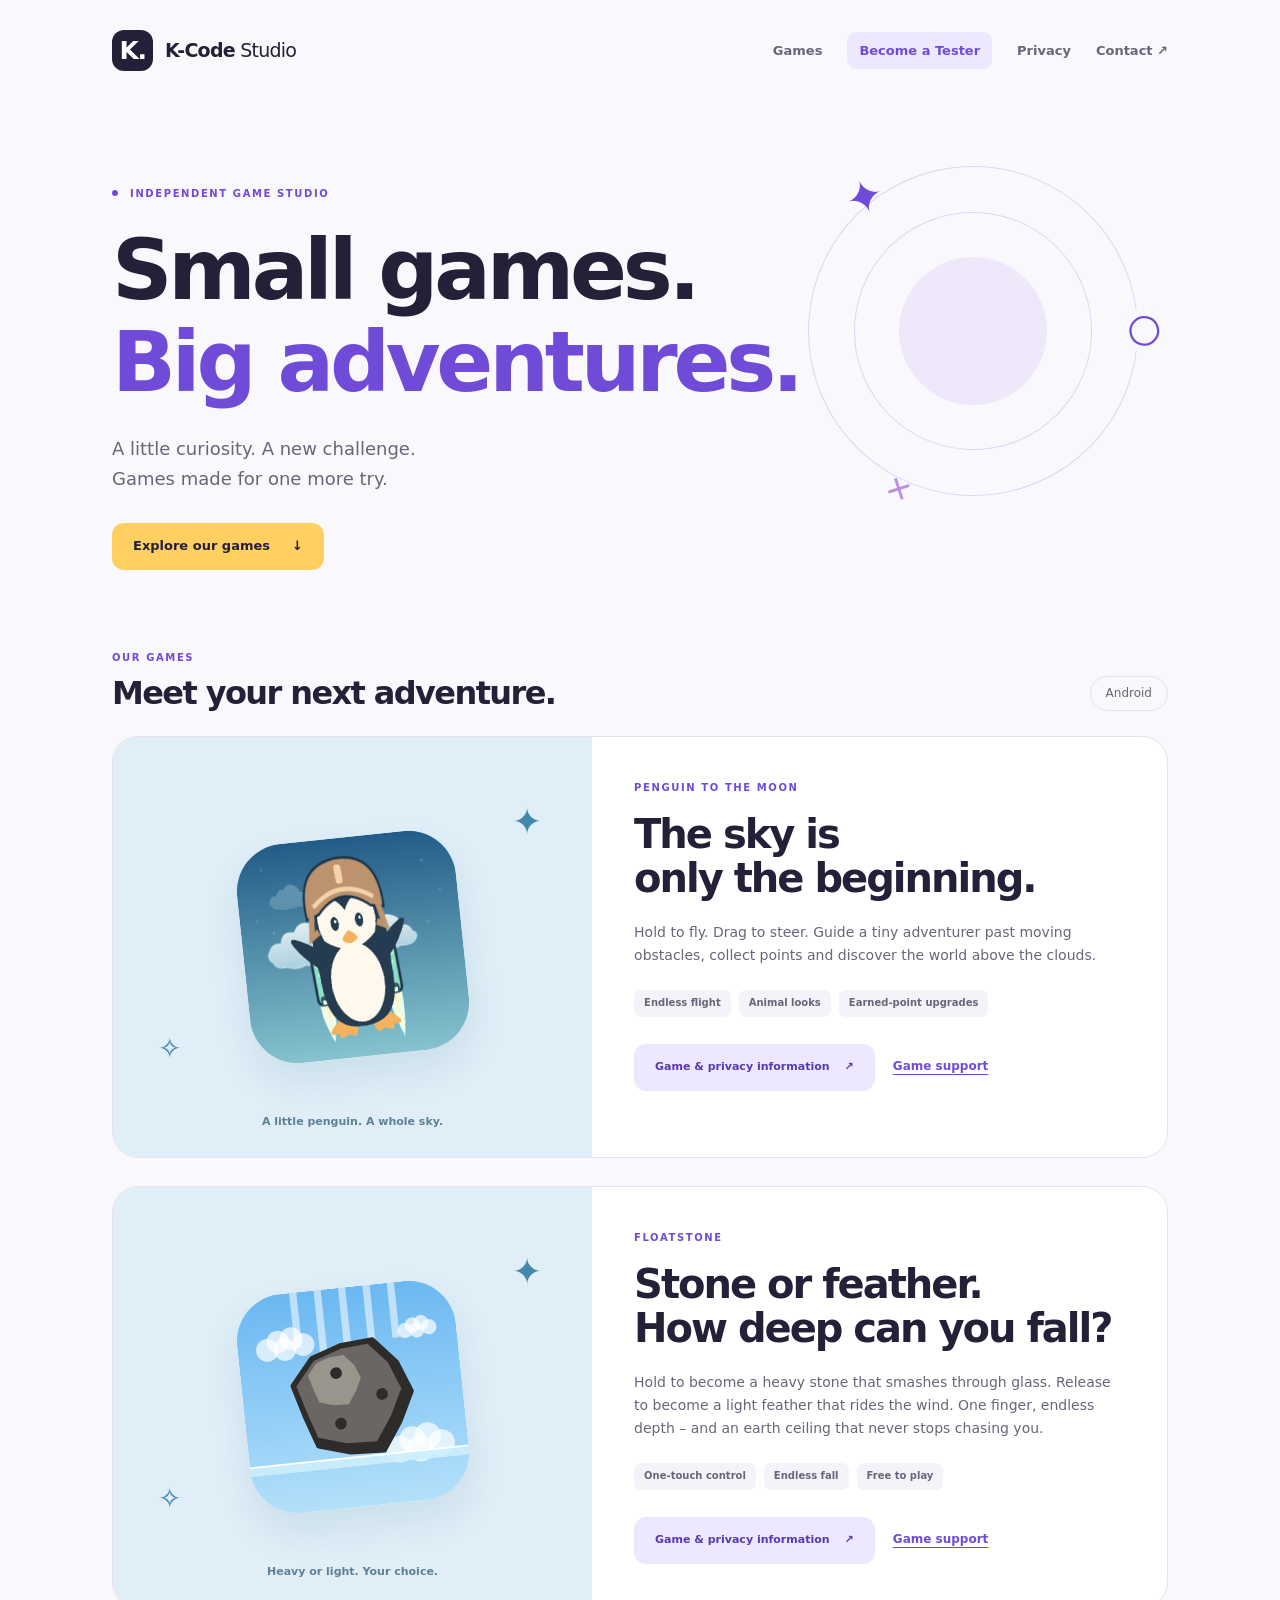
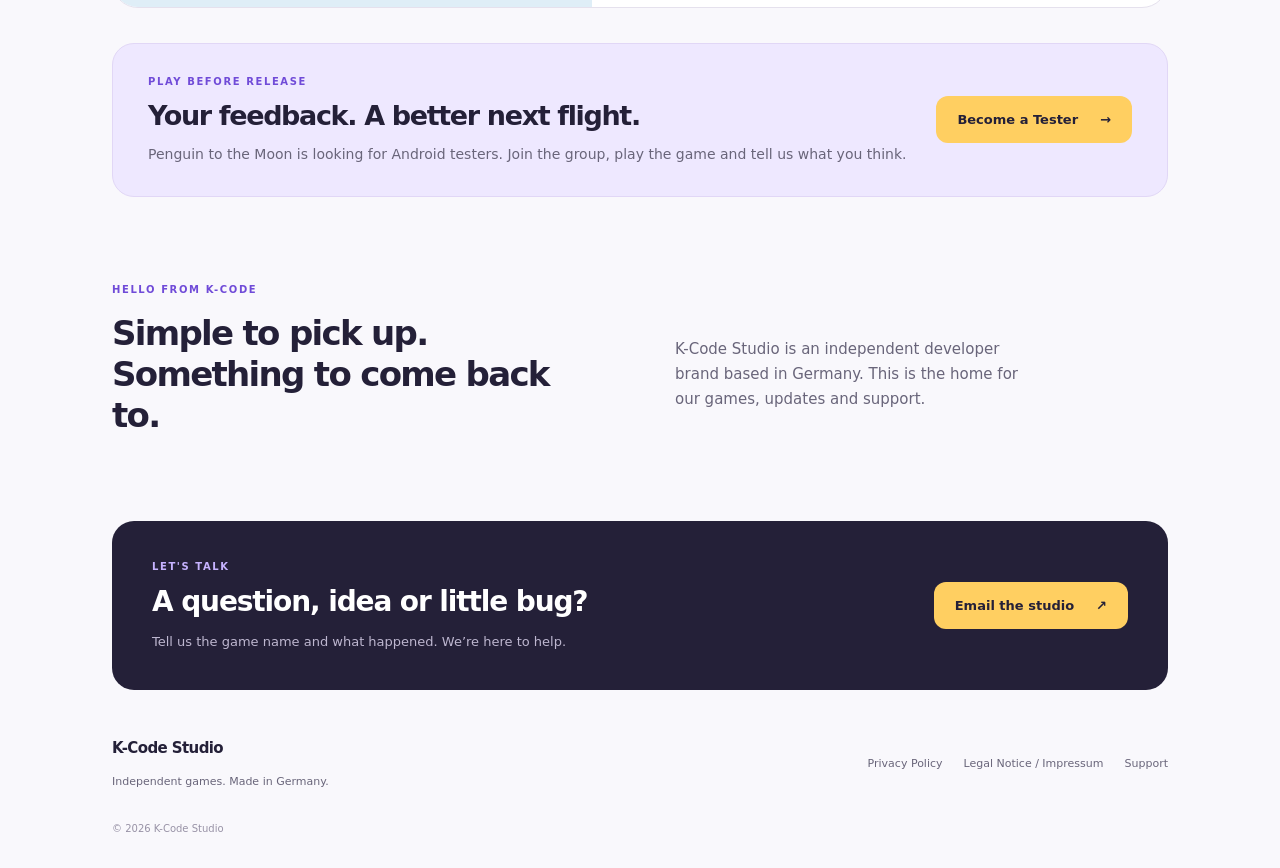
==== index.html @ ba96c5a0 "Add Floatstone to the games list" ====
<!doctype html><html lang="en"><head><meta charset="utf-8">
<meta name="viewport" content="width=device-width,initial-scale=1"><meta name="referrer" content="no-referrer">
<meta name="robots" content="noindex,follow"><meta http-equiv="Content-Security-Policy" content="default-src 'none'; img-src 'self'; style-src 'self'; base-uri 'none'; form-action 'none'">
<title>Games &amp; support · K-Code Studio</title><meta name="description" content="Independent Android games from K-Code Studio. Explore our games, contact support and read our privacy policy.">
<link rel="stylesheet" href="studio.css"><link rel="icon" href="penguin.png"><link rel="stylesheet" href="testers.css"></head><body>
<a class="skip" href="#main">Skip to content</a><header class="site-header"><a class="brand" href="./" aria-label="K-Code Studio home"><span class="brand-mark" aria-hidden="true">K.</span><span>K-Code<span class="brand-light"> Studio</span></span></a>
<nav aria-label="Main navigation"><a href="./#games">Games</a><a class="tester-nav" href="testers.html">Become a Tester</a><a href="privacy.html">Privacy</a><a href="mailto:kcodestudio.support@gmail.com">Contact <span aria-hidden="true">↗</span></a></nav></header>
<main id="main"><section class="hero"><p class="eyebrow"><span></span> INDEPENDENT GAME STUDIO</p><h1>Small games.<br><em>Big adventures.</em></h1><p class="hero-copy">A little curiosity. A new challenge.<br>Games made for one more try.</p><a class="button primary" href="#games">Explore our games <span aria-hidden="true">↓</span></a><div class="hero-orbit" aria-hidden="true"><span>✦</span><span>○</span><span>+</span></div></section>
<section id="games" class="games-section"><div class="section-heading"><div><p class="eyebrow">OUR GAMES</p><h2>Meet your next adventure.</h2></div><span class="quiet-pill">Android</span></div>
<article class="game-card"><div class="game-art"><div class="icon-frame"><img src="penguin.png" width="512" height="512" alt="The penguin adventurer from Penguin to the Moon"></div><span class="art-star star-one" aria-hidden="true">✦</span><span class="art-star star-two" aria-hidden="true">✧</span><span class="art-caption">A little penguin. A whole sky.</span></div>
<div class="game-copy"><p class="eyebrow">PENGUIN TO THE MOON</p><h3>The sky is<br>only the beginning.</h3><p>Hold to fly. Drag to steer. Guide a tiny adventurer past moving obstacles, collect points and discover the world above the clouds.</p><ul class="game-tags"><li>Endless flight</li><li>Animal looks</li><li>Earned-point upgrades</li></ul><div class="game-links"><a class="button secondary" href="privacy.html#section-2">Game &amp; privacy information <span aria-hidden="true">↗</span></a><a class="text-link" href="mailto:kcodestudio.support@gmail.com?subject=Penguin%20to%20the%20Moon">Game support</a></div></div></article>
<article class="game-card"><div class="game-art"><div class="icon-frame"><img src="floatstone/art.svg" width="512" height="512" alt="The falling stone from Floatstone"></div><span class="art-star star-one" aria-hidden="true">✦</span><span class="art-star star-two" aria-hidden="true">✧</span><span class="art-caption">Heavy or light. Your choice.</span></div>
<div class="game-copy"><p class="eyebrow">FLOATSTONE</p><h3>Stone or feather.<br>How deep can you fall?</h3><p>Hold to become a heavy stone that smashes through glass. Release to become a light feather that rides the wind. One finger, endless depth – and an earth ceiling that never stops chasing you.</p><ul class="game-tags"><li>One-touch control</li><li>Endless fall</li><li>Free to play</li></ul><div class="game-links"><a class="button secondary" href="floatstone/privacy.html">Game &amp; privacy information <span aria-hidden="true">↗</span></a><a class="text-link" href="mailto:kcodestudio.support@gmail.com?subject=Floatstone">Game support</a></div></div></article></section>
<section class="home-testing"><div><p class="eyebrow">PLAY BEFORE RELEASE</p><h2>Your feedback. A better next flight.</h2><p>Penguin to the Moon is looking for Android testers. Join the group, play the game and tell us what you think.</p></div><a class="button primary" href="testers.html">Become a Tester <span aria-hidden="true">→</span></a></section><section class="studio-note"><p class="eyebrow">HELLO FROM K-CODE</p><h2>Simple to pick up.<br>Something to come back to.</h2><p>K-Code Studio is an independent developer brand based in Germany. This is the home for our games, updates and support.</p></section>
<section class="contact-card"><div><p class="eyebrow">LET'S TALK</p><h2>A question, idea or little bug?</h2><p>Tell us the game name and what happened. We’re here to help.</p></div><a class="button primary" href="mailto:kcodestudio.support@gmail.com">Email the studio <span aria-hidden="true">↗</span></a></section></main><footer><a class="brand footer-brand" href="./">K-Code Studio</a><p>Independent games. Made in Germany.</p><nav aria-label="Legal navigation"><a href="privacy.html">Privacy Policy</a><a href="legal.html">Legal Notice / Impressum</a><a href="mailto:kcodestudio.support@gmail.com">Support</a></nav><small>© 2026 K-Code Studio</small></footer></body></html>
---- studio.css ----
:root{--ink:#242038;--muted:#69657a;--purple:#704bd8;--light-purple:#eee8ff;--paper:#f9f8fc;--line:#e5e1ed;--amber:#ffcf61}*{box-sizing:border-box}html{scroll-behavior:smooth;scroll-padding-top:30px}body{margin:0;color:var(--ink);background:var(--paper);font:16px/1.65 system-ui,-apple-system,"Segoe UI",sans-serif}a{color:var(--purple);text-underline-offset:4px}a:focus-visible{outline:3px solid var(--purple);outline-offset:5px;border-radius:3px}a:hover{color:#4b2d9c}img{max-width:100%;height:auto}.skip{position:fixed;top:-100px;left:15px;padding:10px 20px;background:white;z-index:10}.skip:focus{top:10px}.site-header,main,footer{max-width:1120px;margin:auto}.site-header{padding:30px 32px;display:flex;justify-content:space-between;align-items:center;gap:25px}.brand{display:inline-flex;align-items:center;gap:12px;text-decoration:none;color:var(--ink);font-size:19px;font-weight:800;letter-spacing:-.04em}.brand-light{font-weight:450}.brand-mark{display:inline-flex;align-items:center;justify-content:center;width:41px;height:41px;background:var(--ink);color:white;border-radius:12px;font-size:25px;letter-spacing:-.06em}.site-header nav{display:flex;gap:29px}.site-header nav a{text-decoration:none;color:var(--muted);font-size:13px;font-weight:650}.site-header nav a[aria-current]{color:var(--purple)}main{padding:0 32px}.hero{position:relative;padding:85px 0 80px;overflow:hidden}.eyebrow{font-size:10px;font-weight:800;letter-spacing:.16em;color:var(--purple);margin:0 0 21px}.hero .eyebrow span{display:inline-block;width:6px;height:6px;border-radius:50%;background:var(--purple);margin-right:7px;vertical-align:1px}h1,h2,h3{line-height:1.1;font-weight:750;letter-spacing:-.05em;margin:0}h1{font-size:clamp(48px,7vw,84px)}h1 em{font-style:normal;color:var(--purple)}.hero-copy{color:var(--muted);font-size:18px;line-height:1.65;margin:26px 0 29px}.button{display:inline-flex;align-items:center;justify-content:center;gap:22px;min-height:47px;padding:12px 21px;font-size:13px;font-weight:750;text-decoration:none;border-radius:12px}.primary{background:var(--amber);color:var(--ink)}.primary:hover{background:#ffd879;color:var(--ink)}.secondary{background:var(--light-purple);color:#5838ae}.hero-orbit{position:absolute;right:30px;top:65px;width:330px;height:330px;border:1px solid #ded5f3;border-radius:50%;transform:rotate(-18deg);pointer-events:none}.hero-orbit:before,.hero-orbit:after{content:"";position:absolute;inset:45px;border:1px solid #ded5f3;border-radius:50%}.hero-orbit:after{inset:90px;background:#eee8fa;border:0}.hero-orbit span{position:absolute;color:var(--purple);font-size:46px;line-height:1;z-index:1}.hero-orbit span:first-child{left:83px;top:-20px}.hero-orbit span:nth-child(2){right:-16px;bottom:95px;background:var(--paper);font-size:39px}.hero-orbit span:last-child{left:30px;bottom:20px;font-size:35px;color:#bb90de}.section-heading{display:flex;justify-content:space-between;align-items:end;gap:20px;margin-bottom:25px}.section-heading .eyebrow{margin-bottom:10px}h2{font-size:32px}.quiet-pill{padding:7px 15px;border:1px solid var(--line);border-radius:30px;font-size:12px;color:var(--muted)}.game-card{display:grid;grid-template-columns:1fr 1.2fr;border:1px solid var(--line);background:white;border-radius:26px;overflow:hidden}.game-art{position:relative;display:flex;align-items:center;justify-content:center;min-height:420px;background:#dfeef7;padding:45px}.icon-frame{width:220px;height:220px;border-radius:48px;overflow:hidden;box-shadow:0 19px 35px #2c5f7d1a;transform:rotate(-6deg)}.icon-frame img{display:block;width:100%}.art-star{position:absolute;color:#4287ad;font-size:36px}.star-one{top:55px;right:50px}.star-two{bottom:85px;left:45px;font-size:28px}.art-caption{position:absolute;bottom:26px;font-size:11px;font-weight:650;color:#5f8195}.game-copy{padding:43px 42px}.game-copy h3{font-size:40px}.game-copy>p:not(.eyebrow){color:var(--muted);font-size:14px;margin:21px 0}.game-copy .eyebrow{margin-bottom:15px}.game-tags{display:flex;flex-wrap:wrap;gap:8px;list-style:none;padding:0;margin:23px 0 27px}.game-tags li{padding:5px 10px;border-radius:7px;background:#f5f3f9;font-size:10px;color:var(--muted);font-weight:650}.game-links{display:flex;align-items:center;gap:18px;flex-wrap:wrap}.game-links .button{font-size:11px;gap:15px}.text-link{font-size:12px;font-weight:650}.studio-note{display:grid;grid-template-columns:1fr 1fr;column-gap:70px;margin:85px 0;align-items:center}.studio-note .eyebrow{grid-column:1/-1;margin-bottom:15px}.studio-note h2{font-size:34px;line-height:1.2}.studio-note>p:last-child{color:var(--muted);font-size:15px;max-width:350px;margin:0}.contact-card{background:var(--ink);color:white;padding:38px 40px;border-radius:22px;display:flex;align-items:center;justify-content:space-between;gap:30px}.contact-card .eyebrow{color:#c6b2ff;margin-bottom:12px}.contact-card h2{font-size:28px;letter-spacing:-.04em}.contact-card p:not(.eyebrow){font-size:13px;color:#beb7d0;margin:13px 0 0}.contact-card .button{white-space:nowrap}footer{padding:46px 32px 30px;display:grid;grid-template-columns:1fr auto;gap:12px 25px;align-items:center}.footer-brand{font-size:15px}footer>p{grid-column:1;color:var(--muted);font-size:11px;margin:0}footer nav{grid-column:2;grid-row:1/3;display:flex;gap:21px;align-items:center}footer nav a{font-size:11px;color:var(--muted);text-decoration:none}footer small{grid-column:1/-1;font-size:10px;color:#9892a6;margin-top:18px}.document-intro{padding:48px 0 32px}.back-link{display:block;font-size:12px;text-decoration:none;margin-bottom:39px}.document-intro .eyebrow{margin-bottom:15px}.document-intro h1{font-size:52px}.document-intro>p:not(.eyebrow){font-size:17px;color:var(--muted);margin:18px 0 13px}.updated{font-size:12px;color:var(--muted)}.policy-summary{border:1px solid var(--line);border-radius:16px;background:white;padding:23px 26px;display:grid;grid-template-columns:1fr 1fr;gap:20px;margin:9px 0 45px}.policy-summary span{display:block;font-size:9px;letter-spacing:.12em;color:var(--muted);font-weight:750;margin-bottom:5px}.policy-summary strong,.policy-summary a{font-size:12px}.policy-summary a{overflow-wrap:anywhere}.policy-grid{display:grid;grid-template-columns:220px minmax(0,1fr);gap:58px}.policy-grid aside nav{display:grid;gap:10px}.policy-grid aside a{font-size:12px;line-height:1.5;color:var(--muted);text-decoration:none}.policy-grid article section{border-top:1px solid var(--line);padding:27px 0}.policy-grid article section:first-child{border:0;padding-top:0}.policy-content h2,.legal-card h2{font-size:21px;line-height:1.35;letter-spacing:-.025em;margin-bottom:17px}.policy-content p,.legal-card p{color:#625d70;font-size:14px;overflow-wrap:anywhere;margin:0 0 18px}.policy-content p:last-child{margin-bottom:0}.legal-card{max-width:760px;border:1px solid var(--line);border-radius:20px;background:white;padding:35px;margin-bottom:40px}.legal-card h2:not(:first-child){margin-top:30px}@media(max-width:820px){.hero-orbit{right:-150px;opacity:.45}.game-copy{padding:32px 25px}.game-art{padding:25px;min-height:390px}.icon-frame{width:180px;height:180px;border-radius:39px}.game-copy h3{font-size:32px}.studio-note{column-gap:35px}.policy-grid{grid-template-columns:190px minmax(0,1fr);gap:35px}}@media(max-width:620px){.site-header{padding:20px;gap:13px}.brand{font-size:16px;gap:8px}.brand-mark{width:34px;height:34px;font-size:22px;border-radius:10px}.site-header nav{gap:16px}.site-header nav a{font-size:11px}.site-header nav a:last-child{display:none}main{padding:0 20px}.hero{padding:52px 0 55px}.hero-orbit{width:260px;height:260px;right:-190px;top:55px}.hero-copy{font-size:16px}.hero .button{margin-top:0}.eyebrow{font-size:9px}h2{font-size:26px}.section-heading{align-items:center;gap:15px;margin-bottom:20px}.section-heading h2{max-width:250px}.game-card{grid-template-columns:1fr;border-radius:21px}.game-art{min-height:285px}.icon-frame{width:175px;height:175px}.star-one{right:45px;top:35px}.star-two{bottom:65px;left:40px}.art-caption{bottom:20px}.game-copy{padding:29px 26px 33px}.game-copy h3{font-size:35px}.game-copy>p:not(.eyebrow){font-size:14px}.game-links{gap:20px}.studio-note{grid-template-columns:1fr;gap:18px;margin:55px 0}.studio-note .eyebrow{margin:0}.studio-note h2{font-size:30px}.studio-note>p:last-child{max-width:none;font-size:14px}.contact-card{display:block;padding:29px 25px;border-radius:19px}.contact-card h2{font-size:27px}.contact-card .button{margin-top:24px}footer{padding:33px 20px;display:block}footer>p{margin-top:7px}footer nav{margin:23px 0;flex-wrap:wrap;gap:16px}footer small{display:block}.document-intro{padding:32px 0 27px}.document-intro h1{font-size:42px}.document-intro>p:not(.eyebrow){font-size:15px}.back-link{margin-bottom:30px}.policy-summary{grid-template-columns:1fr;gap:18px;padding:20px;margin-bottom:28px}.policy-grid{grid-template-columns:1fr;gap:30px}.policy-grid aside nav{grid-template-columns:1fr 1fr;gap:9px 20px}.policy-grid aside a{font-size:11px}.policy-content p{font-size:14px}.policy-content h2{font-size:20px}.legal-card{padding:26px 22px}}@media(prefers-reduced-motion:reduce){html{scroll-behavior:auto}}
/* Space between game cards */
.game-card+.game-card{margin-top:28px}
---- testers.css ----
/* Tester page and shared navigation. No external fonts, scripts or embeds. */
.site-header nav{flex-wrap:wrap;align-items:center;justify-content:flex-end;gap:12px 25px}
.site-header nav .tester-nav{color:var(--purple);background:var(--light-purple);padding:8px 12px;border-radius:9px}
.tester-hero{padding:70px 0 55px;max-width:850px}.tester-hero h1{font-size:clamp(43px,6.5vw,76px)}.tester-hero h1 em{color:var(--purple)}
.tester-lead{max-width:620px;color:var(--muted);font-size:18px;margin:25px 0 26px}.tester-small{font-size:12px;color:var(--muted);line-height:1.65}
.live-dot{display:inline-block;width:7px;height:7px;background:#278369;border-radius:50%;margin-right:7px;vertical-align:1px}
.tester-section{margin:28px 0 62px}.test-game{background:white;border:1px solid var(--line);border-radius:25px;padding:35px}
.test-game-heading{display:flex;align-items:center;gap:24px}.test-game-heading img{width:100px;height:100px;flex-shrink:0;border-radius:24px;box-shadow:0 8px 24px #24203812}
.test-status{display:inline-block;font-size:11px;color:#21674e;font-weight:750;margin-bottom:10px;background:#e9f6ee;padding:4px 10px;border-radius:20px}
.test-game h3{font-size:32px;letter-spacing:-.04em}.test-game-heading p{color:var(--muted);font-size:14px;margin:10px 0 0}
.test-description{color:var(--muted);max-width:800px;margin:26px 0 15px;font-size:15px}.test-game .game-tags{margin:16px 0 26px}
.account-note{padding:17px 20px;background:#f3effc;border:1px solid #e1d7f6;border-radius:12px;color:#55416f;font-size:14px}.account-note strong{display:block;color:var(--ink);margin-bottom:3px}
.join-heading{margin:30px 0 20px;font-size:20px;letter-spacing:-.025em}.join-steps{padding:0;margin:0;list-style:none;display:grid;grid-template-columns:repeat(3,minmax(0,1fr));gap:24px}
.join-steps li{border-top:1px solid var(--line);padding-top:20px}.step-number{display:inline-flex;align-items:center;justify-content:center;width:35px;height:35px;background:var(--light-purple);color:var(--purple);font-size:12px;font-weight:800;border-radius:10px;margin-bottom:14px}
.join-steps h4{margin:0 0 10px;font-size:17px;line-height:1.3;letter-spacing:-.02em}.join-steps p{font-size:13px;color:var(--muted);margin:0 0 20px;line-height:1.7}.join-steps .button{padding:11px 15px;gap:10px;font-size:12px}.join-steps .text-link{display:inline-block;padding:10px 0}
.two-up{display:grid;grid-template-columns:1fr 1fr;gap:24px}.tester-box{padding:28px;border:1px solid var(--line);border-radius:20px;background:#fff}.tester-box .eyebrow{margin-bottom:15px}.tester-box h2{font-size:26px}
.tester-list{padding-left:18px;color:var(--muted);font-size:14px;margin:20px 0 0}.tester-list li{margin:12px 0}.tester-list strong{color:var(--ink)}
.tester-feedback{background:var(--ink);color:white;padding:36px;border-radius:23px;display:grid;grid-template-columns:1.5fr 1fr;gap:40px;align-items:center}.tester-feedback .eyebrow{color:#c6b2ff;margin-bottom:15px}.tester-feedback h2{font-size:31px}.tester-feedback p,.tester-feedback ul{color:#d2cddd;font-size:14px}.tester-feedback ul{padding-left:18px}.tester-feedback li{margin:7px 0}.tester-feedback .tester-small{font-size:11px;color:#beb7d0}
.feedback-action{display:flex;flex-direction:column;align-items:flex-start;gap:16px}.feedback-action>a:not(.button){font-size:12px;color:#e5d9ff;overflow-wrap:anywhere;max-width:100%}
.tester-faq h2{margin-bottom:25px}.tester-faq details{border-top:1px solid var(--line);padding:18px 0}.tester-faq details:last-child{border-bottom:1px solid var(--line)}.tester-faq summary{cursor:pointer;font-size:15px;font-weight:650;line-height:1.6;padding-right:15px}.tester-faq summary:focus-visible{outline:3px solid var(--purple);outline-offset:4px}.tester-faq details p{max-width:780px;color:var(--muted);font-size:14px;margin:15px 0 4px}
.home-testing{border:1px solid #e1d7f6;background:#eee8ff;border-radius:22px;padding:30px 35px;display:flex;align-items:center;justify-content:space-between;gap:28px;margin-top:35px}.home-testing h2{font-size:27px}.home-testing .eyebrow{margin-bottom:10px}.home-testing p:not(.eyebrow){font-size:14px;color:var(--muted);margin:12px 0 0}.home-testing .button{flex-shrink:0}
@media(max-width:800px){.join-steps{grid-template-columns:1fr;gap:22px}.join-steps li{display:grid;grid-template-columns:35px 1fr;gap:16px}.two-up{grid-template-columns:1fr}.tester-feedback{grid-template-columns:1fr;gap:20px}.home-testing{align-items:flex-start;flex-direction:column}}
@media(max-width:620px){.site-header{flex-wrap:wrap;align-items:center;gap:16px}.site-header nav{width:100%;justify-content:flex-start;gap:10px 20px}.site-header nav a{font-size:12px}.site-header nav a:last-child{display:inline}.tester-hero{padding:40px 0 30px}.tester-lead{font-size:16px}.tester-section{margin:25px 0 38px}.section-heading h2{font-size:25px}.test-game{padding:22px;border-radius:20px}.test-game-heading{align-items:flex-start;gap:14px}.test-game-heading img{width:68px;height:68px;border-radius:17px}.test-game h3{font-size:24px;line-height:1.15}.test-game-heading p{font-size:12px}.test-status{font-size:10px;margin-bottom:8px}.test-description{font-size:14px}.account-note{padding:14px;font-size:13px}.tester-box{padding:24px}.tester-feedback{padding:26px 23px}.tester-feedback h2{font-size:28px}.home-testing{padding:26px}.join-steps .button{min-height:44px}.tester-faq summary{min-height:44px}}
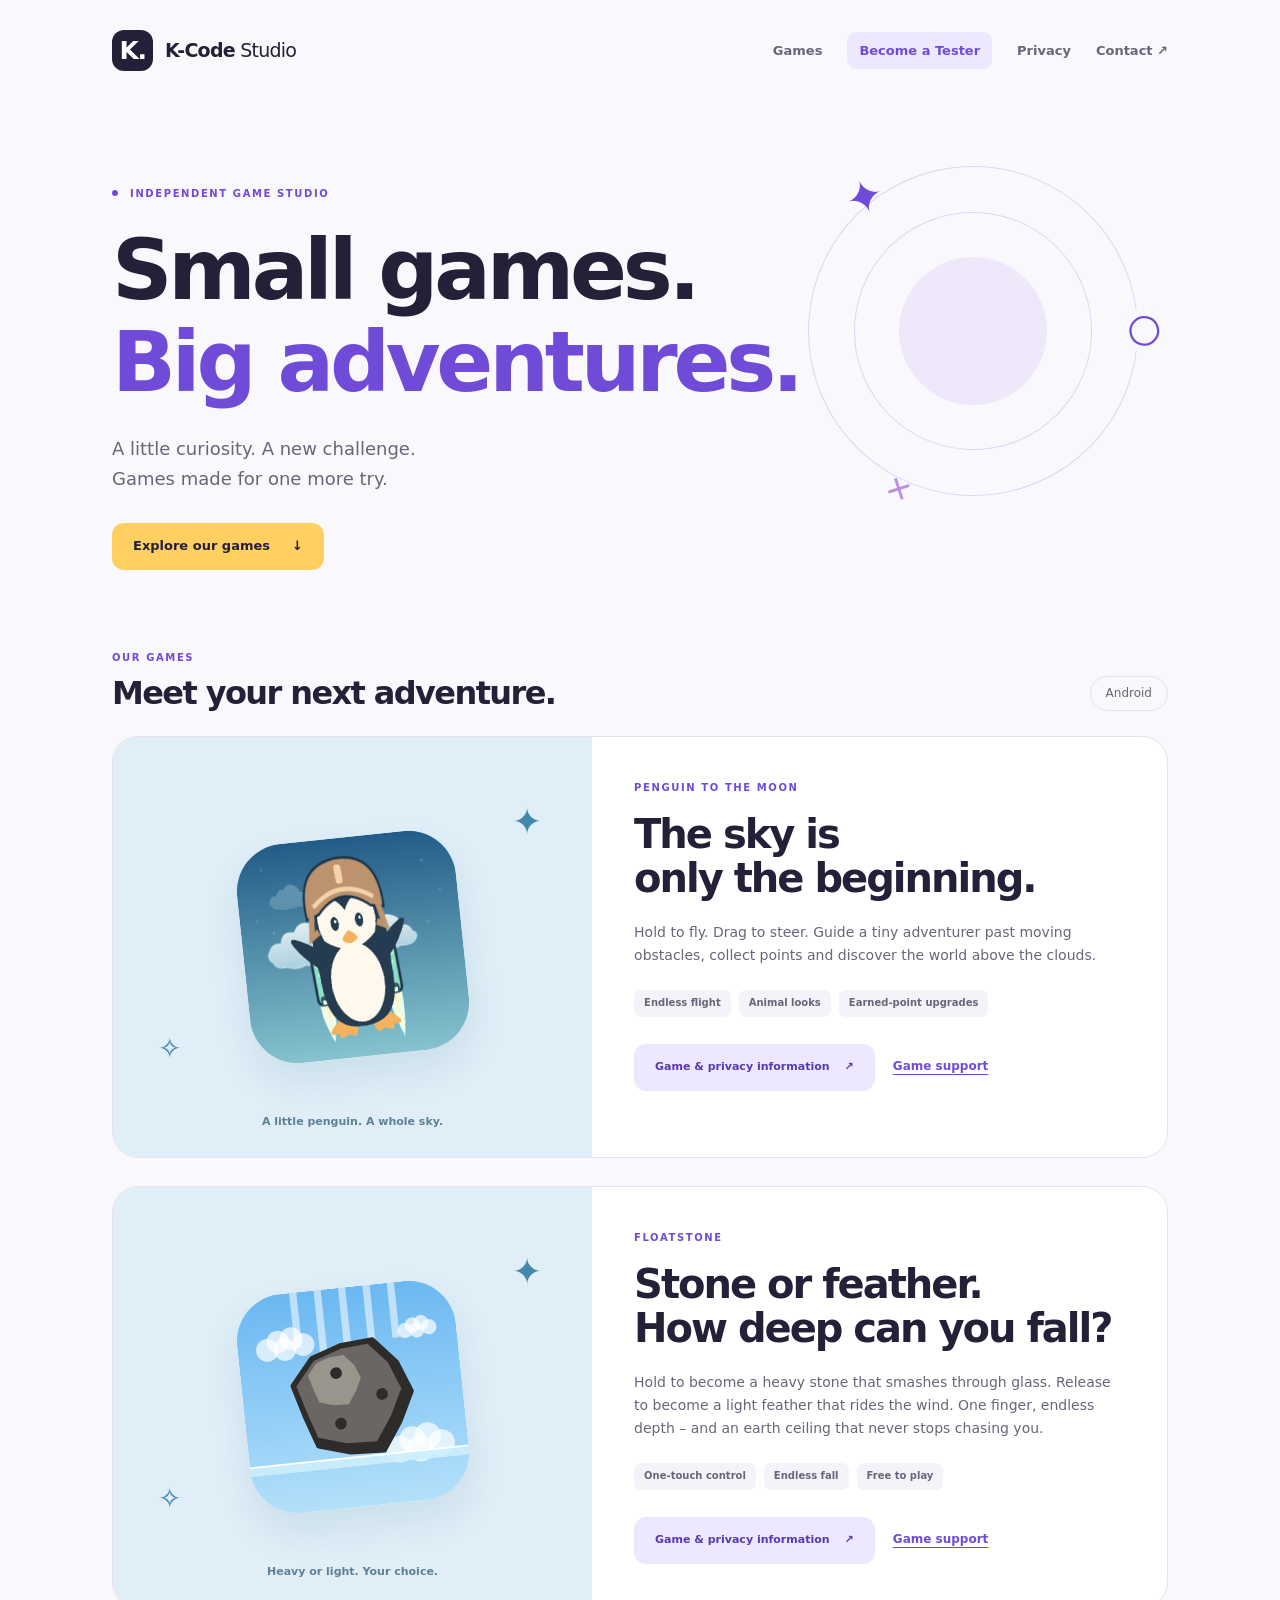
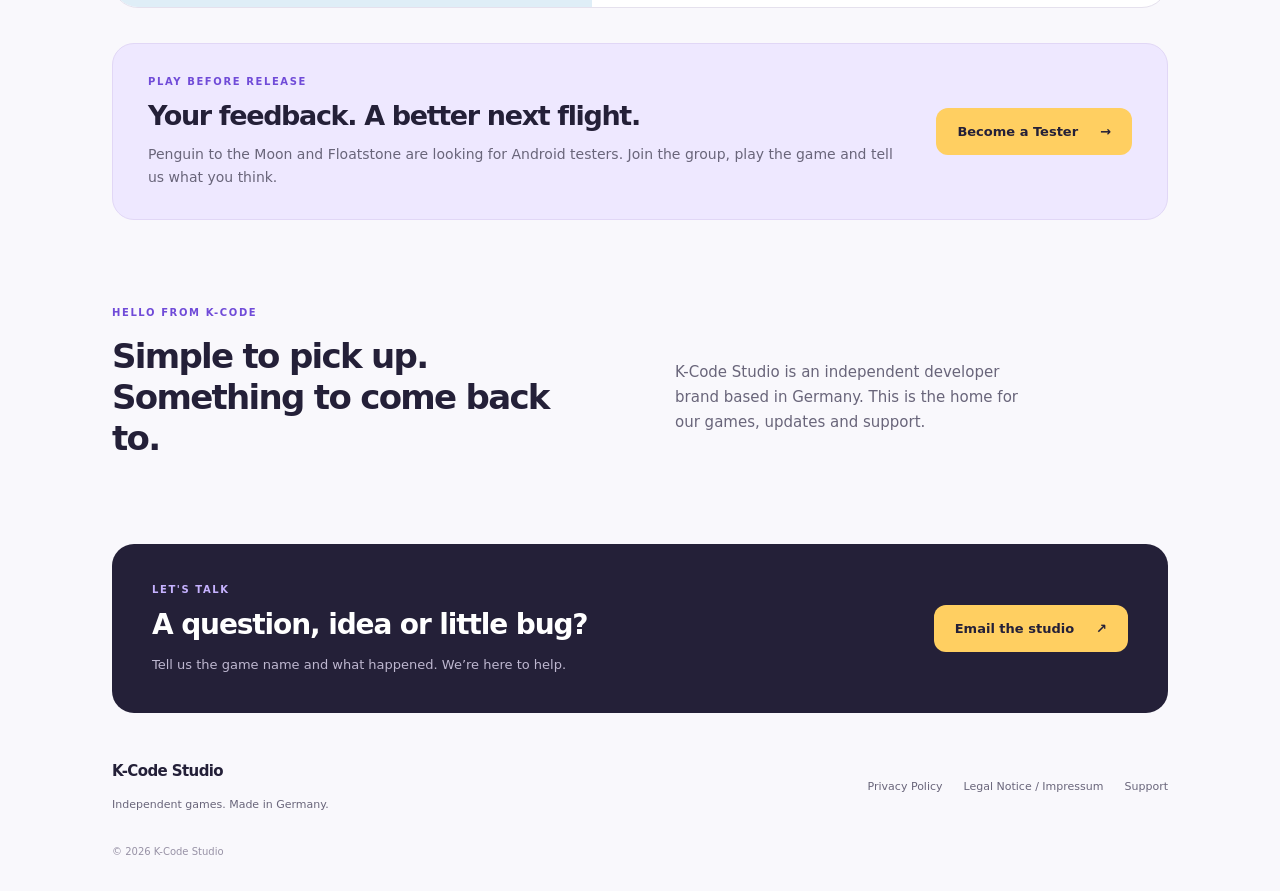
==== commit 98b0f2d8: "Add Floatstone to the tester page" ====
--- a/index.html
+++ b/index.html
@@ -11,5 +11,5 @@
 <div class="game-copy"><p class="eyebrow">PENGUIN TO THE MOON</p><h3>The sky is<br>only the beginning.</h3><p>Hold to fly. Drag to steer. Guide a tiny adventurer past moving obstacles, collect points and discover the world above the clouds.</p><ul class="game-tags"><li>Endless flight</li><li>Animal looks</li><li>Earned-point upgrades</li></ul><div class="game-links"><a class="button secondary" href="privacy.html#section-2">Game &amp; privacy information <span aria-hidden="true">↗</span></a><a class="text-link" href="mailto:kcodestudio.support@gmail.com?subject=Penguin%20to%20the%20Moon">Game support</a></div></div></article>
 <article class="game-card"><div class="game-art"><div class="icon-frame"><img src="floatstone/art.svg" width="512" height="512" alt="The falling stone from Floatstone"></div><span class="art-star star-one" aria-hidden="true">✦</span><span class="art-star star-two" aria-hidden="true">✧</span><span class="art-caption">Heavy or light. Your choice.</span></div>
 <div class="game-copy"><p class="eyebrow">FLOATSTONE</p><h3>Stone or feather.<br>How deep can you fall?</h3><p>Hold to become a heavy stone that smashes through glass. Release to become a light feather that rides the wind. One finger, endless depth – and an earth ceiling that never stops chasing you.</p><ul class="game-tags"><li>One-touch control</li><li>Endless fall</li><li>Free to play</li></ul><div class="game-links"><a class="button secondary" href="floatstone/privacy.html">Game &amp; privacy information <span aria-hidden="true">↗</span></a><a class="text-link" href="mailto:kcodestudio.support@gmail.com?subject=Floatstone">Game support</a></div></div></article></section>
-<section class="home-testing"><div><p class="eyebrow">PLAY BEFORE RELEASE</p><h2>Your feedback. A better next flight.</h2><p>Penguin to the Moon is looking for Android testers. Join the group, play the game and tell us what you think.</p></div><a class="button primary" href="testers.html">Become a Tester <span aria-hidden="true">→</span></a></section><section class="studio-note"><p class="eyebrow">HELLO FROM K-CODE</p><h2>Simple to pick up.<br>Something to come back to.</h2><p>K-Code Studio is an independent developer brand based in Germany. This is the home for our games, updates and support.</p></section>
+<section class="home-testing"><div><p class="eyebrow">PLAY BEFORE RELEASE</p><h2>Your feedback. A better next flight.</h2><p>Penguin to the Moon and Floatstone are looking for Android testers. Join the group, play the game and tell us what you think.</p></div><a class="button primary" href="testers.html">Become a Tester <span aria-hidden="true">→</span></a></section><section class="studio-note"><p class="eyebrow">HELLO FROM K-CODE</p><h2>Simple to pick up.<br>Something to come back to.</h2><p>K-Code Studio is an independent developer brand based in Germany. This is the home for our games, updates and support.</p></section>
 <section class="contact-card"><div><p class="eyebrow">LET'S TALK</p><h2>A question, idea or little bug?</h2><p>Tell us the game name and what happened. We’re here to help.</p></div><a class="button primary" href="mailto:kcodestudio.support@gmail.com">Email the studio <span aria-hidden="true">↗</span></a></section></main><footer><a class="brand footer-brand" href="./">K-Code Studio</a><p>Independent games. Made in Germany.</p><nav aria-label="Legal navigation"><a href="privacy.html">Privacy Policy</a><a href="legal.html">Legal Notice / Impressum</a><a href="mailto:kcodestudio.support@gmail.com">Support</a></nav><small>© 2026 K-Code Studio</small></footer></body></html>
--- a/testers.css
+++ b/testers.css
@@ -21,3 +21,4 @@
 .home-testing{border:1px solid #e1d7f6;background:#eee8ff;border-radius:22px;padding:30px 35px;display:flex;align-items:center;justify-content:space-between;gap:28px;margin-top:35px}.home-testing h2{font-size:27px}.home-testing .eyebrow{margin-bottom:10px}.home-testing p:not(.eyebrow){font-size:14px;color:var(--muted);margin:12px 0 0}.home-testing .button{flex-shrink:0}
 @media(max-width:800px){.join-steps{grid-template-columns:1fr;gap:22px}.join-steps li{display:grid;grid-template-columns:35px 1fr;gap:16px}.two-up{grid-template-columns:1fr}.tester-feedback{grid-template-columns:1fr;gap:20px}.home-testing{align-items:flex-start;flex-direction:column}}
 @media(max-width:620px){.site-header{flex-wrap:wrap;align-items:center;gap:16px}.site-header nav{width:100%;justify-content:flex-start;gap:10px 20px}.site-header nav a{font-size:12px}.site-header nav a:last-child{display:inline}.tester-hero{padding:40px 0 30px}.tester-lead{font-size:16px}.tester-section{margin:25px 0 38px}.section-heading h2{font-size:25px}.test-game{padding:22px;border-radius:20px}.test-game-heading{align-items:flex-start;gap:14px}.test-game-heading img{width:68px;height:68px;border-radius:17px}.test-game h3{font-size:24px;line-height:1.15}.test-game-heading p{font-size:12px}.test-status{font-size:10px;margin-bottom:8px}.test-description{font-size:14px}.account-note{padding:14px;font-size:13px}.tester-box{padding:24px}.tester-feedback{padding:26px 23px}.tester-feedback h2{font-size:28px}.home-testing{padding:26px}.join-steps .button{min-height:44px}.tester-faq summary{min-height:44px}}
+.test-game+.test-game{margin-top:28px}.game-try{margin:0 0 24px;max-width:800px}.test-game .game-feedback{padding:11px 15px;font-size:12px}
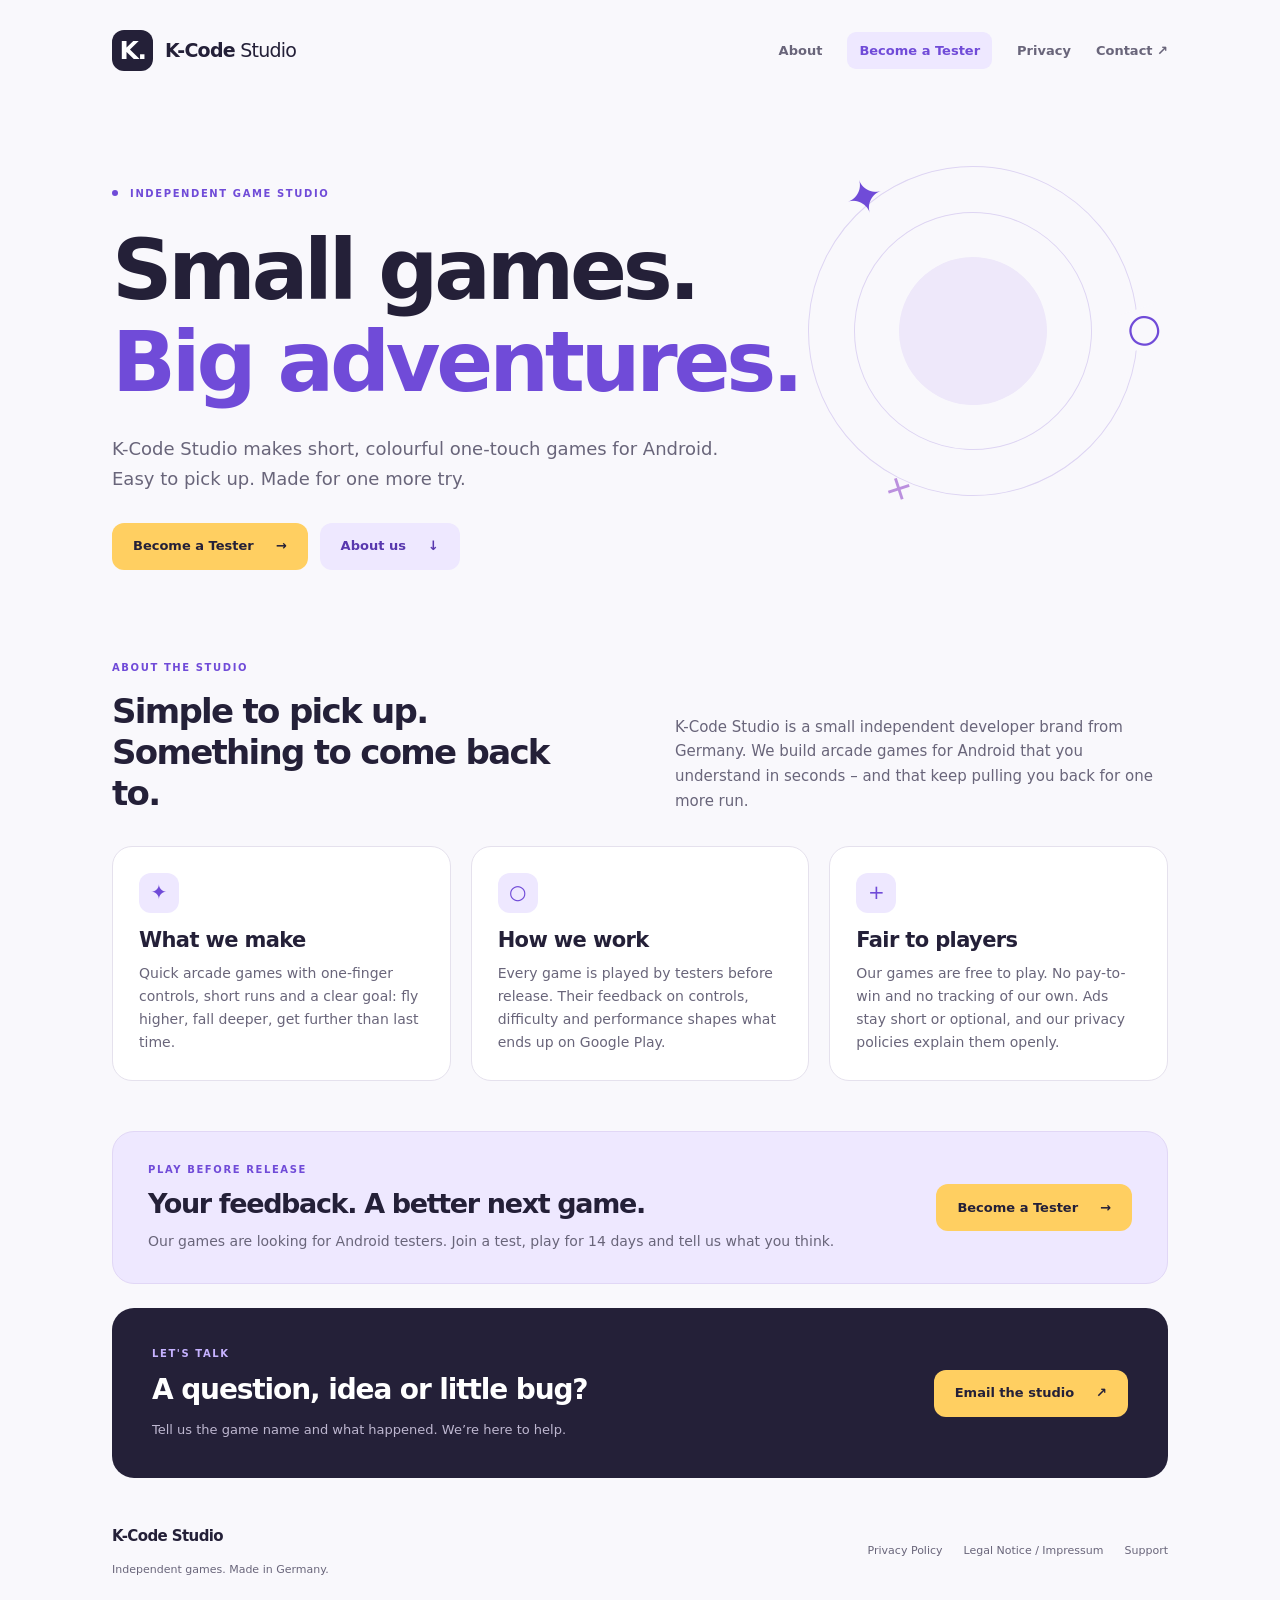
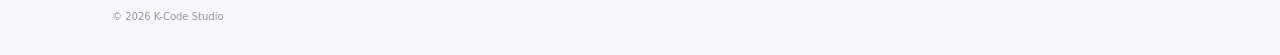
==== commit 1027c6af: "Turn homepage into a studio overview and add Vinora to tester page - Home: replace game cards with a" ====
--- a/index.html
+++ b/index.html
@@ -1,15 +1,19 @@
-<!doctype html><html lang="en"><head><meta charset="utf-8">
-<meta name="viewport" content="width=device-width,initial-scale=1"><meta name="referrer" content="no-referrer">
-<meta name="robots" content="noindex,follow"><meta http-equiv="Content-Security-Policy" content="default-src 'none'; img-src 'self'; style-src 'self'; base-uri 'none'; form-action 'none'">
-<title>Games &amp; support · K-Code Studio</title><meta name="description" content="Independent Android games from K-Code Studio. Explore our games, contact support and read our privacy policy.">
-<link rel="stylesheet" href="studio.css"><link rel="icon" href="penguin.png"><link rel="stylesheet" href="testers.css"></head><body>
-<a class="skip" href="#main">Skip to content</a><header class="site-header"><a class="brand" href="./" aria-label="K-Code Studio home"><span class="brand-mark" aria-hidden="true">K.</span><span>K-Code<span class="brand-light"> Studio</span></span></a>
-<nav aria-label="Main navigation"><a href="./#games">Games</a><a class="tester-nav" href="testers.html">Become a Tester</a><a href="privacy.html">Privacy</a><a href="mailto:kcodestudio.support@gmail.com">Contact <span aria-hidden="true">↗</span></a></nav></header>
-<main id="main"><section class="hero"><p class="eyebrow"><span></span> INDEPENDENT GAME STUDIO</p><h1>Small games.<br><em>Big adventures.</em></h1><p class="hero-copy">A little curiosity. A new challenge.<br>Games made for one more try.</p><a class="button primary" href="#games">Explore our games <span aria-hidden="true">↓</span></a><div class="hero-orbit" aria-hidden="true"><span>✦</span><span>○</span><span>+</span></div></section>
-<section id="games" class="games-section"><div class="section-heading"><div><p class="eyebrow">OUR GAMES</p><h2>Meet your next adventure.</h2></div><span class="quiet-pill">Android</span></div>
-<article class="game-card"><div class="game-art"><div class="icon-frame"><img src="penguin.png" width="512" height="512" alt="The penguin adventurer from Penguin to the Moon"></div><span class="art-star star-one" aria-hidden="true">✦</span><span class="art-star star-two" aria-hidden="true">✧</span><span class="art-caption">A little penguin. A whole sky.</span></div>
-<div class="game-copy"><p class="eyebrow">PENGUIN TO THE MOON</p><h3>The sky is<br>only the beginning.</h3><p>Hold to fly. Drag to steer. Guide a tiny adventurer past moving obstacles, collect points and discover the world above the clouds.</p><ul class="game-tags"><li>Endless flight</li><li>Animal looks</li><li>Earned-point upgrades</li></ul><div class="game-links"><a class="button secondary" href="privacy.html#section-2">Game &amp; privacy information <span aria-hidden="true">↗</span></a><a class="text-link" href="mailto:kcodestudio.support@gmail.com?subject=Penguin%20to%20the%20Moon">Game support</a></div></div></article>
-<article class="game-card"><div class="game-art"><div class="icon-frame"><img src="floatstone/art.svg" width="512" height="512" alt="The falling stone from Floatstone"></div><span class="art-star star-one" aria-hidden="true">✦</span><span class="art-star star-two" aria-hidden="true">✧</span><span class="art-caption">Heavy or light. Your choice.</span></div>
-<div class="game-copy"><p class="eyebrow">FLOATSTONE</p><h3>Stone or feather.<br>How deep can you fall?</h3><p>Hold to become a heavy stone that smashes through glass. Release to become a light feather that rides the wind. One finger, endless depth – and an earth ceiling that never stops chasing you.</p><ul class="game-tags"><li>One-touch control</li><li>Endless fall</li><li>Free to play</li></ul><div class="game-links"><a class="button secondary" href="floatstone/privacy.html">Game &amp; privacy information <span aria-hidden="true">↗</span></a><a class="text-link" href="mailto:kcodestudio.support@gmail.com?subject=Floatstone">Game support</a></div></div></article></section>
-<section class="home-testing"><div><p class="eyebrow">PLAY BEFORE RELEASE</p><h2>Your feedback. A better next flight.</h2><p>Penguin to the Moon and Floatstone are looking for Android testers. Join the group, play the game and tell us what you think.</p></div><a class="button primary" href="testers.html">Become a Tester <span aria-hidden="true">→</span></a></section><section class="studio-note"><p class="eyebrow">HELLO FROM K-CODE</p><h2>Simple to pick up.<br>Something to come back to.</h2><p>K-Code Studio is an independent developer brand based in Germany. This is the home for our games, updates and support.</p></section>
-<section class="contact-card"><div><p class="eyebrow">LET'S TALK</p><h2>A question, idea or little bug?</h2><p>Tell us the game name and what happened. We’re here to help.</p></div><a class="button primary" href="mailto:kcodestudio.support@gmail.com">Email the studio <span aria-hidden="true">↗</span></a></section></main><footer><a class="brand footer-brand" href="./">K-Code Studio</a><p>Independent games. Made in Germany.</p><nav aria-label="Legal navigation"><a href="privacy.html">Privacy Policy</a><a href="legal.html">Legal Notice / Impressum</a><a href="mailto:kcodestudio.support@gmail.com">Support</a></nav><small>© 2026 K-Code Studio</small></footer></body></html>
+<!doctype html><html lang="en"><head><meta charset="utf-8">
+<meta name="viewport" content="width=device-width,initial-scale=1"><meta name="referrer" content="no-referrer">
+<meta name="robots" content="noindex,follow"><meta http-equiv="Content-Security-Policy" content="default-src 'none'; img-src 'self'; style-src 'self'; base-uri 'none'; form-action 'none'">
+<title>K-Code Studio · Independent games from Germany</title><meta name="description" content="K-Code Studio is an independent game studio from Germany making short, colourful one-touch games for Android.">
+<link rel="stylesheet" href="studio.css?v=2"><link rel="icon" href="penguin.png"><link rel="stylesheet" href="testers.css?v=4"></head><body>
+<a class="skip" href="#main">Skip to content</a><header class="site-header"><a class="brand" href="./" aria-label="K-Code Studio home"><span class="brand-mark" aria-hidden="true">K.</span><span>K-Code<span class="brand-light"> Studio</span></span></a>
+<nav aria-label="Main navigation"><a href="./#about">About</a><a class="tester-nav" href="testers.html">Become a Tester</a><a href="privacy.html">Privacy</a><a href="mailto:kcodestudio.support@gmail.com">Contact <span aria-hidden="true">↗</span></a></nav></header>
+<main id="main"><section class="hero"><p class="eyebrow"><span></span> INDEPENDENT GAME STUDIO</p><h1>Small games.<br><em>Big adventures.</em></h1><p class="hero-copy">K-Code Studio makes short, colourful one-touch games for Android.<br>Easy to pick up. Made for one more try.</p><div class="hero-actions"><a class="button primary" href="testers.html">Become a Tester <span aria-hidden="true">→</span></a><a class="button secondary" href="#about">About us <span aria-hidden="true">↓</span></a></div><div class="hero-orbit" aria-hidden="true"><span>✦</span><span>○</span><span>+</span></div></section>
+
+<section id="about" class="about" aria-labelledby="about-title"><div class="about-intro"><div><p class="eyebrow">ABOUT THE STUDIO</p><h2 id="about-title">Simple to pick up.<br>Something to come back to.</h2></div><p>K-Code Studio is a small independent developer brand from Germany. We build arcade games for Android that you understand in seconds – and that keep pulling you back for one more run.</p></div>
+<ul class="about-grid">
+<li><span class="about-icon" aria-hidden="true">✦</span><h3>What we make</h3><p>Quick arcade games with one-finger controls, short runs and a clear goal: fly higher, fall deeper, get further than last time.</p></li>
+<li><span class="about-icon" aria-hidden="true">○</span><h3>How we work</h3><p>Every game is played by testers before release. Their feedback on controls, difficulty and performance shapes what ends up on Google Play.</p></li>
+<li><span class="about-icon" aria-hidden="true">+</span><h3>Fair to players</h3><p>Our games are free to play. No pay-to-win and no tracking of our own. Ads stay short or optional, and our privacy policies explain them openly.</p></li>
+</ul></section>
+
+<section class="home-testing"><div><p class="eyebrow">PLAY BEFORE RELEASE</p><h2>Your feedback. A better next game.</h2><p>Our games are looking for Android testers. Join a test, play for 14 days and tell us what you think.</p></div><a class="button primary" href="testers.html">Become a Tester <span aria-hidden="true">→</span></a></section>
+
+<section class="contact-card"><div><p class="eyebrow">LET'S TALK</p><h2>A question, idea or little bug?</h2><p>Tell us the game name and what happened. We’re here to help.</p></div><a class="button primary" href="mailto:kcodestudio.support@gmail.com">Email the studio <span aria-hidden="true">↗</span></a></section></main><footer><a class="brand footer-brand" href="./">K-Code Studio</a><p>Independent games. Made in Germany.</p><nav aria-label="Legal navigation"><a href="privacy.html">Privacy Policy</a><a href="legal.html">Legal Notice / Impressum</a><a href="mailto:kcodestudio.support@gmail.com">Support</a></nav><small>© 2026 K-Code Studio</small></footer></body></html>
--- a/studio.css
+++ b/studio.css
@@ -1,3 +1,23 @@
-:root{--ink:#242038;--muted:#69657a;--purple:#704bd8;--light-purple:#eee8ff;--paper:#f9f8fc;--line:#e5e1ed;--amber:#ffcf61}*{box-sizing:border-box}html{scroll-behavior:smooth;scroll-padding-top:30px}body{margin:0;color:var(--ink);background:var(--paper);font:16px/1.65 system-ui,-apple-system,"Segoe UI",sans-serif}a{color:var(--purple);text-underline-offset:4px}a:focus-visible{outline:3px solid var(--purple);outline-offset:5px;border-radius:3px}a:hover{color:#4b2d9c}img{max-width:100%;height:auto}.skip{position:fixed;top:-100px;left:15px;padding:10px 20px;background:white;z-index:10}.skip:focus{top:10px}.site-header,main,footer{max-width:1120px;margin:auto}.site-header{padding:30px 32px;display:flex;justify-content:space-between;align-items:center;gap:25px}.brand{display:inline-flex;align-items:center;gap:12px;text-decoration:none;color:var(--ink);font-size:19px;font-weight:800;letter-spacing:-.04em}.brand-light{font-weight:450}.brand-mark{display:inline-flex;align-items:center;justify-content:center;width:41px;height:41px;background:var(--ink);color:white;border-radius:12px;font-size:25px;letter-spacing:-.06em}.site-header nav{display:flex;gap:29px}.site-header nav a{text-decoration:none;color:var(--muted);font-size:13px;font-weight:650}.site-header nav a[aria-current]{color:var(--purple)}main{padding:0 32px}.hero{position:relative;padding:85px 0 80px;overflow:hidden}.eyebrow{font-size:10px;font-weight:800;letter-spacing:.16em;color:var(--purple);margin:0 0 21px}.hero .eyebrow span{display:inline-block;width:6px;height:6px;border-radius:50%;background:var(--purple);margin-right:7px;vertical-align:1px}h1,h2,h3{line-height:1.1;font-weight:750;letter-spacing:-.05em;margin:0}h1{font-size:clamp(48px,7vw,84px)}h1 em{font-style:normal;color:var(--purple)}.hero-copy{color:var(--muted);font-size:18px;line-height:1.65;margin:26px 0 29px}.button{display:inline-flex;align-items:center;justify-content:center;gap:22px;min-height:47px;padding:12px 21px;font-size:13px;font-weight:750;text-decoration:none;border-radius:12px}.primary{background:var(--amber);color:var(--ink)}.primary:hover{background:#ffd879;color:var(--ink)}.secondary{background:var(--light-purple);color:#5838ae}.hero-orbit{position:absolute;right:30px;top:65px;width:330px;height:330px;border:1px solid #ded5f3;border-radius:50%;transform:rotate(-18deg);pointer-events:none}.hero-orbit:before,.hero-orbit:after{content:"";position:absolute;inset:45px;border:1px solid #ded5f3;border-radius:50%}.hero-orbit:after{inset:90px;background:#eee8fa;border:0}.hero-orbit span{position:absolute;color:var(--purple);font-size:46px;line-height:1;z-index:1}.hero-orbit span:first-child{left:83px;top:-20px}.hero-orbit span:nth-child(2){right:-16px;bottom:95px;background:var(--paper);font-size:39px}.hero-orbit span:last-child{left:30px;bottom:20px;font-size:35px;color:#bb90de}.section-heading{display:flex;justify-content:space-between;align-items:end;gap:20px;margin-bottom:25px}.section-heading .eyebrow{margin-bottom:10px}h2{font-size:32px}.quiet-pill{padding:7px 15px;border:1px solid var(--line);border-radius:30px;font-size:12px;color:var(--muted)}.game-card{display:grid;grid-template-columns:1fr 1.2fr;border:1px solid var(--line);background:white;border-radius:26px;overflow:hidden}.game-art{position:relative;display:flex;align-items:center;justify-content:center;min-height:420px;background:#dfeef7;padding:45px}.icon-frame{width:220px;height:220px;border-radius:48px;overflow:hidden;box-shadow:0 19px 35px #2c5f7d1a;transform:rotate(-6deg)}.icon-frame img{display:block;width:100%}.art-star{position:absolute;color:#4287ad;font-size:36px}.star-one{top:55px;right:50px}.star-two{bottom:85px;left:45px;font-size:28px}.art-caption{position:absolute;bottom:26px;font-size:11px;font-weight:650;color:#5f8195}.game-copy{padding:43px 42px}.game-copy h3{font-size:40px}.game-copy>p:not(.eyebrow){color:var(--muted);font-size:14px;margin:21px 0}.game-copy .eyebrow{margin-bottom:15px}.game-tags{display:flex;flex-wrap:wrap;gap:8px;list-style:none;padding:0;margin:23px 0 27px}.game-tags li{padding:5px 10px;border-radius:7px;background:#f5f3f9;font-size:10px;color:var(--muted);font-weight:650}.game-links{display:flex;align-items:center;gap:18px;flex-wrap:wrap}.game-links .button{font-size:11px;gap:15px}.text-link{font-size:12px;font-weight:650}.studio-note{display:grid;grid-template-columns:1fr 1fr;column-gap:70px;margin:85px 0;align-items:center}.studio-note .eyebrow{grid-column:1/-1;margin-bottom:15px}.studio-note h2{font-size:34px;line-height:1.2}.studio-note>p:last-child{color:var(--muted);font-size:15px;max-width:350px;margin:0}.contact-card{background:var(--ink);color:white;padding:38px 40px;border-radius:22px;display:flex;align-items:center;justify-content:space-between;gap:30px}.contact-card .eyebrow{color:#c6b2ff;margin-bottom:12px}.contact-card h2{font-size:28px;letter-spacing:-.04em}.contact-card p:not(.eyebrow){font-size:13px;color:#beb7d0;margin:13px 0 0}.contact-card .button{white-space:nowrap}footer{padding:46px 32px 30px;display:grid;grid-template-columns:1fr auto;gap:12px 25px;align-items:center}.footer-brand{font-size:15px}footer>p{grid-column:1;color:var(--muted);font-size:11px;margin:0}footer nav{grid-column:2;grid-row:1/3;display:flex;gap:21px;align-items:center}footer nav a{font-size:11px;color:var(--muted);text-decoration:none}footer small{grid-column:1/-1;font-size:10px;color:#9892a6;margin-top:18px}.document-intro{padding:48px 0 32px}.back-link{display:block;font-size:12px;text-decoration:none;margin-bottom:39px}.document-intro .eyebrow{margin-bottom:15px}.document-intro h1{font-size:52px}.document-intro>p:not(.eyebrow){font-size:17px;color:var(--muted);margin:18px 0 13px}.updated{font-size:12px;color:var(--muted)}.policy-summary{border:1px solid var(--line);border-radius:16px;background:white;padding:23px 26px;display:grid;grid-template-columns:1fr 1fr;gap:20px;margin:9px 0 45px}.policy-summary span{display:block;font-size:9px;letter-spacing:.12em;color:var(--muted);font-weight:750;margin-bottom:5px}.policy-summary strong,.policy-summary a{font-size:12px}.policy-summary a{overflow-wrap:anywhere}.policy-grid{display:grid;grid-template-columns:220px minmax(0,1fr);gap:58px}.policy-grid aside nav{display:grid;gap:10px}.policy-grid aside a{font-size:12px;line-height:1.5;color:var(--muted);text-decoration:none}.policy-grid article section{border-top:1px solid var(--line);padding:27px 0}.policy-grid article section:first-child{border:0;padding-top:0}.policy-content h2,.legal-card h2{font-size:21px;line-height:1.35;letter-spacing:-.025em;margin-bottom:17px}.policy-content p,.legal-card p{color:#625d70;font-size:14px;overflow-wrap:anywhere;margin:0 0 18px}.policy-content p:last-child{margin-bottom:0}.legal-card{max-width:760px;border:1px solid var(--line);border-radius:20px;background:white;padding:35px;margin-bottom:40px}.legal-card h2:not(:first-child){margin-top:30px}@media(max-width:820px){.hero-orbit{right:-150px;opacity:.45}.game-copy{padding:32px 25px}.game-art{padding:25px;min-height:390px}.icon-frame{width:180px;height:180px;border-radius:39px}.game-copy h3{font-size:32px}.studio-note{column-gap:35px}.policy-grid{grid-template-columns:190px minmax(0,1fr);gap:35px}}@media(max-width:620px){.site-header{padding:20px;gap:13px}.brand{font-size:16px;gap:8px}.brand-mark{width:34px;height:34px;font-size:22px;border-radius:10px}.site-header nav{gap:16px}.site-header nav a{font-size:11px}.site-header nav a:last-child{display:none}main{padding:0 20px}.hero{padding:52px 0 55px}.hero-orbit{width:260px;height:260px;right:-190px;top:55px}.hero-copy{font-size:16px}.hero .button{margin-top:0}.eyebrow{font-size:9px}h2{font-size:26px}.section-heading{align-items:center;gap:15px;margin-bottom:20px}.section-heading h2{max-width:250px}.game-card{grid-template-columns:1fr;border-radius:21px}.game-art{min-height:285px}.icon-frame{width:175px;height:175px}.star-one{right:45px;top:35px}.star-two{bottom:65px;left:40px}.art-caption{bottom:20px}.game-copy{padding:29px 26px 33px}.game-copy h3{font-size:35px}.game-copy>p:not(.eyebrow){font-size:14px}.game-links{gap:20px}.studio-note{grid-template-columns:1fr;gap:18px;margin:55px 0}.studio-note .eyebrow{margin:0}.studio-note h2{font-size:30px}.studio-note>p:last-child{max-width:none;font-size:14px}.contact-card{display:block;padding:29px 25px;border-radius:19px}.contact-card h2{font-size:27px}.contact-card .button{margin-top:24px}footer{padding:33px 20px;display:block}footer>p{margin-top:7px}footer nav{margin:23px 0;flex-wrap:wrap;gap:16px}footer small{display:block}.document-intro{padding:32px 0 27px}.document-intro h1{font-size:42px}.document-intro>p:not(.eyebrow){font-size:15px}.back-link{margin-bottom:30px}.policy-summary{grid-template-columns:1fr;gap:18px;padding:20px;margin-bottom:28px}.policy-grid{grid-template-columns:1fr;gap:30px}.policy-grid aside nav{grid-template-columns:1fr 1fr;gap:9px 20px}.policy-grid aside a{font-size:11px}.policy-content p{font-size:14px}.policy-content h2{font-size:20px}.legal-card{padding:26px 22px}}@media(prefers-reduced-motion:reduce){html{scroll-behavior:auto}}
+:root{--ink:#242038;--muted:#69657a;--purple:#704bd8;--light-purple:#eee8ff;--paper:#f9f8fc;--line:#e5e1ed;--amber:#ffcf61}*{box-sizing:border-box}html{scroll-behavior:smooth;scroll-padding-top:30px}body{margin:0;color:var(--ink);background:var(--paper);font:16px/1.65 system-ui,-apple-system,"Segoe UI",sans-serif}a{color:var(--purple);text-underline-offset:4px}a:focus-visible{outline:3px solid var(--purple);outline-offset:5px;border-radius:3px}a:hover{color:#4b2d9c}img{max-width:100%;height:auto}.skip{position:fixed;top:-100px;left:15px;padding:10px 20px;background:white;z-index:10}.skip:focus{top:10px}.site-header,main,footer{max-width:1120px;margin:auto}.site-header{padding:30px 32px;display:flex;justify-content:space-between;align-items:center;gap:25px}.brand{display:inline-flex;align-items:center;gap:12px;text-decoration:none;color:var(--ink);font-size:19px;font-weight:800;letter-spacing:-.04em}.brand-light{font-weight:450}.brand-mark{display:inline-flex;align-items:center;justify-content:center;width:41px;height:41px;background:var(--ink);color:white;border-radius:12px;font-size:25px;letter-spacing:-.06em}.site-header nav{display:flex;gap:29px}.site-header nav a{text-decoration:none;color:var(--muted);font-size:13px;font-weight:650}.site-header nav a[aria-current]{color:var(--purple)}main{padding:0 32px}.hero{position:relative;padding:85px 0 80px;overflow:hidden}.eyebrow{font-size:10px;font-weight:800;letter-spacing:.16em;color:var(--purple);margin:0 0 21px}.hero .eyebrow span{display:inline-block;width:6px;height:6px;border-radius:50%;background:var(--purple);margin-right:7px;vertical-align:1px}h1,h2,h3{line-height:1.1;font-weight:750;letter-spacing:-.05em;margin:0}h1{font-size:clamp(48px,7vw,84px)}h1 em{font-style:normal;color:var(--purple)}.hero-copy{color:var(--muted);font-size:18px;line-height:1.65;margin:26px 0 29px}.button{display:inline-flex;align-items:center;justify-content:center;gap:22px;min-height:47px;padding:12px 21px;font-size:13px;font-weight:750;text-decoration:none;border-radius:12px}.primary{background:var(--amber);color:var(--ink)}.primary:hover{background:#ffd879;color:var(--ink)}.secondary{background:var(--light-purple);color:#5838ae}.hero-orbit{position:absolute;right:30px;top:65px;width:330px;height:330px;border:1px solid #ded5f3;border-radius:50%;transform:rotate(-18deg);pointer-events:none}.hero-orbit:before,.hero-orbit:after{content:"";position:absolute;inset:45px;border:1px solid #ded5f3;border-radius:50%}.hero-orbit:after{inset:90px;background:#eee8fa;border:0}.hero-orbit span{position:absolute;color:var(--purple);font-size:46px;line-height:1;z-index:1}.hero-orbit span:first-child{left:83px;top:-20px}.hero-orbit span:nth-child(2){right:-16px;bottom:95px;background:var(--paper);font-size:39px}.hero-orbit span:last-child{left:30px;bottom:20px;font-size:35px;color:#bb90de}.section-heading{display:flex;justify-content:space-between;align-items:end;gap:20px;margin-bottom:25px}.section-heading .eyebrow{margin-bottom:10px}h2{font-size:32px}.quiet-pill{padding:7px 15px;border:1px solid var(--line);border-radius:30px;font-size:12px;color:var(--muted)}.game-card{display:grid;grid-template-columns:1fr 1.2fr;border:1px solid var(--line);background:white;border-radius:26px;overflow:hidden}.game-art{position:relative;display:flex;align-items:center;justify-content:center;min-height:420px;background:#dfeef7;padding:45px}.icon-frame{width:220px;height:220px;border-radius:48px;overflow:hidden;box-shadow:0 19px 35px #2c5f7d1a;transform:rotate(-6deg)}.icon-frame img{display:block;width:100%}.art-star{position:absolute;color:#4287ad;font-size:36px}.star-one{top:55px;right:50px}.star-two{bottom:85px;left:45px;font-size:28px}.art-caption{position:absolute;bottom:26px;font-size:11px;font-weight:650;color:#5f8195}.game-copy{padding:43px 42px}.game-copy h3{font-size:40px}.game-copy>p:not(.eyebrow){color:var(--muted);font-size:14px;margin:21px 0}.game-copy .eyebrow{margin-bottom:15px}.game-tags{display:flex;flex-wrap:wrap;gap:8px;list-style:none;padding:0;margin:23px 0 27px}.game-tags li{padding:5px 10px;border-radius:7px;background:#f5f3f9;font-size:10px;color:var(--muted);font-weight:650}.game-links{display:flex;align-items:center;gap:18px;flex-wrap:wrap}.game-links .button{font-size:11px;gap:15px}.text-link{font-size:12px;font-weight:650}.studio-note{display:grid;grid-template-columns:1fr 1fr;column-gap:70px;margin:85px 0;align-items:center}.studio-note .eyebrow{grid-column:1/-1;margin-bottom:15px}.studio-note h2{font-size:34px;line-height:1.2}.studio-note>p:last-child{color:var(--muted);font-size:15px;max-width:350px;margin:0}.contact-card{background:var(--ink);color:white;padding:38px 40px;border-radius:22px;display:flex;align-items:center;justify-content:space-between;gap:30px}.contact-card .eyebrow{color:#c6b2ff;margin-bottom:12px}.contact-card h2{font-size:28px;letter-spacing:-.04em}.contact-card p:not(.eyebrow){font-size:13px;color:#beb7d0;margin:13px 0 0}.contact-card .button{white-space:nowrap}footer{padding:46px 32px 30px;display:grid;grid-template-columns:1fr auto;gap:12px 25px;align-items:center}.footer-brand{font-size:15px}footer>p{grid-column:1;color:var(--muted);font-size:11px;margin:0}footer nav{grid-column:2;grid-row:1/3;display:flex;gap:21px;align-items:center}footer nav a{font-size:11px;color:var(--muted);text-decoration:none}footer small{grid-column:1/-1;font-size:10px;color:#9892a6;margin-top:18px}.document-intro{padding:48px 0 32px}.back-link{display:block;font-size:12px;text-decoration:none;margin-bottom:39px}.document-intro .eyebrow{margin-bottom:15px}.document-intro h1{font-size:52px}.document-intro>p:not(.eyebrow){font-size:17px;color:var(--muted);margin:18px 0 13px}.updated{font-size:12px;color:var(--muted)}.policy-summary{border:1px solid var(--line);border-radius:16px;background:white;padding:23px 26px;display:grid;grid-template-columns:1fr 1fr;gap:20px;margin:9px 0 45px}.policy-summary span{display:block;font-size:9px;letter-spacing:.12em;color:var(--muted);font-weight:750;margin-bottom:5px}.policy-summary strong,.policy-summary a{font-size:12px}.policy-summary a{overflow-wrap:anywhere}.policy-grid{display:grid;grid-template-columns:220px minmax(0,1fr);gap:58px}.policy-grid aside nav{display:grid;gap:10px}.policy-grid aside a{font-size:12px;line-height:1.5;color:var(--muted);text-decoration:none}.policy-grid article section{border-top:1px solid var(--line);padding:27px 0}.policy-grid article section:first-child{border:0;padding-top:0}.policy-content h2,.legal-card h2{font-size:21px;line-height:1.35;letter-spacing:-.025em;margin-bottom:17px}.policy-content p,.legal-card p{color:#625d70;font-size:14px;overflow-wrap:anywhere;margin:0 0 18px}.policy-content p:last-child{margin-bottom:0}.legal-card{max-width:760px;border:1px solid var(--line);border-radius:20px;background:white;padding:35px;margin-bottom:40px}.legal-card h2:not(:first-child){margin-top:30px}@media(max-width:820px){.hero-orbit{right:-150px;opacity:.45}.game-copy{padding:32px 25px}.game-art{padding:25px;min-height:390px}.icon-frame{width:180px;height:180px;border-radius:39px}.game-copy h3{font-size:32px}.studio-note{column-gap:35px}.policy-grid{grid-template-columns:190px minmax(0,1fr);gap:35px}}@media(max-width:620px){.site-header{padding:20px;gap:13px}.brand{font-size:16px;gap:8px}.brand-mark{width:34px;height:34px;font-size:22px;border-radius:10px}.site-header nav{gap:16px}.site-header nav a{font-size:11px}.site-header nav a:last-child{display:none}main{padding:0 20px}.hero{padding:52px 0 55px}.hero-orbit{width:260px;height:260px;right:-190px;top:55px}.hero-copy{font-size:16px}.hero .button{margin-top:0}.eyebrow{font-size:9px}h2{font-size:26px}.section-heading{align-items:center;gap:15px;margin-bottom:20px}.section-heading h2{max-width:250px}.game-card{grid-template-columns:1fr;border-radius:21px}.game-art{min-height:285px}.icon-frame{width:175px;height:175px}.star-one{right:45px;top:35px}.star-two{bottom:65px;left:40px}.art-caption{bottom:20px}.game-copy{padding:29px 26px 33px}.game-copy h3{font-size:35px}.game-copy>p:not(.eyebrow){font-size:14px}.game-links{gap:20px}.studio-note{grid-template-columns:1fr;gap:18px;margin:55px 0}.studio-note .eyebrow{margin:0}.studio-note h2{font-size:30px}.studio-note>p:last-child{max-width:none;font-size:14px}.contact-card{display:block;padding:29px 25px;border-radius:19px}.contact-card h2{font-size:27px}.contact-card .button{margin-top:24px}footer{padding:33px 20px;display:block}footer>p{margin-top:7px}footer nav{margin:23px 0;flex-wrap:wrap;gap:16px}footer small{display:block}.document-intro{padding:32px 0 27px}.document-intro h1{font-size:42px}.document-intro>p:not(.eyebrow){font-size:15px}.back-link{margin-bottom:30px}.policy-summary{grid-template-columns:1fr;gap:18px;padding:20px;margin-bottom:28px}.policy-grid{grid-template-columns:1fr;gap:30px}.policy-grid aside nav{grid-template-columns:1fr 1fr;gap:9px 20px}.policy-grid aside a{font-size:11px}.policy-content p{font-size:14px}.policy-content h2{font-size:20px}.legal-card{padding:26px 22px}}.hero-actions{display:flex;flex-wrap:wrap;gap:12px}
+.about{margin:10px 0 50px;scroll-margin-top:30px}
+.about-intro{display:grid;grid-template-columns:1fr 1fr;column-gap:70px;align-items:end;margin-bottom:32px}
+.about-intro .eyebrow{margin-bottom:15px}
+.about-intro h2{font-size:34px;line-height:1.2}
+.about-intro>p{color:var(--muted);font-size:15px;margin:0}
+.about-grid{list-style:none;padding:0;margin:0;display:grid;grid-template-columns:repeat(3,minmax(0,1fr));gap:20px}
+.about-grid li{background:#fff;border:1px solid var(--line);border-radius:20px;padding:26px}
+.about-icon{display:inline-flex;align-items:center;justify-content:center;width:40px;height:40px;border-radius:12px;background:var(--light-purple);color:var(--purple);font-size:20px;margin-bottom:16px}
+.about-grid h3{font-size:21px;letter-spacing:-.03em;margin-bottom:10px}
+.about-grid p{color:var(--muted);font-size:14px;margin:0}
+.home-testing+.contact-card{margin-top:24px}
+@media(max-width:820px){.about-grid{grid-template-columns:1fr;gap:14px}
+.about-intro{column-gap:35px}
+}
+@media(max-width:620px){.about-intro{grid-template-columns:1fr;gap:16px;margin-bottom:24px}
+.about-intro h2{font-size:30px}
+.about-intro>p{font-size:14px}
+.about-grid li{padding:22px}
+}
+@media(prefers-reduced-motion:reduce){html{scroll-behavior:auto}}
 /* Space between game cards */
 .game-card+.game-card{margin-top:28px}
--- a/testers.css
+++ b/testers.css
@@ -1,24 +1,53 @@
 /* Tester page and shared navigation. No external fonts, scripts or embeds. */
 .site-header nav{flex-wrap:wrap;align-items:center;justify-content:flex-end;gap:12px 25px}
 .site-header nav .tester-nav{color:var(--purple);background:var(--light-purple);padding:8px 12px;border-radius:9px}
-.tester-hero{padding:70px 0 55px;max-width:850px}.tester-hero h1{font-size:clamp(43px,6.5vw,76px)}.tester-hero h1 em{color:var(--purple)}
-.tester-lead{max-width:620px;color:var(--muted);font-size:18px;margin:25px 0 26px}.tester-small{font-size:12px;color:var(--muted);line-height:1.65}
 .live-dot{display:inline-block;width:7px;height:7px;background:#278369;border-radius:50%;margin-right:7px;vertical-align:1px}
-.tester-section{margin:28px 0 62px}.test-game{background:white;border:1px solid var(--line);border-radius:25px;padding:35px}
-.test-game-heading{display:flex;align-items:center;gap:24px}.test-game-heading img{width:100px;height:100px;flex-shrink:0;border-radius:24px;box-shadow:0 8px 24px #24203812}
-.test-status{display:inline-block;font-size:11px;color:#21674e;font-weight:750;margin-bottom:10px;background:#e9f6ee;padding:4px 10px;border-radius:20px}
-.test-game h3{font-size:32px;letter-spacing:-.04em}.test-game-heading p{color:var(--muted);font-size:14px;margin:10px 0 0}
-.test-description{color:var(--muted);max-width:800px;margin:26px 0 15px;font-size:15px}.test-game .game-tags{margin:16px 0 26px}
-.account-note{padding:17px 20px;background:#f3effc;border:1px solid #e1d7f6;border-radius:12px;color:#55416f;font-size:14px}.account-note strong{display:block;color:var(--ink);margin-bottom:3px}
-.join-heading{margin:30px 0 20px;font-size:20px;letter-spacing:-.025em}.join-steps{padding:0;margin:0;list-style:none;display:grid;grid-template-columns:repeat(3,minmax(0,1fr));gap:24px}
-.join-steps li{border-top:1px solid var(--line);padding-top:20px}.step-number{display:inline-flex;align-items:center;justify-content:center;width:35px;height:35px;background:var(--light-purple);color:var(--purple);font-size:12px;font-weight:800;border-radius:10px;margin-bottom:14px}
-.join-steps h4{margin:0 0 10px;font-size:17px;line-height:1.3;letter-spacing:-.02em}.join-steps p{font-size:13px;color:var(--muted);margin:0 0 20px;line-height:1.7}.join-steps .button{padding:11px 15px;gap:10px;font-size:12px}.join-steps .text-link{display:inline-block;padding:10px 0}
-.two-up{display:grid;grid-template-columns:1fr 1fr;gap:24px}.tester-box{padding:28px;border:1px solid var(--line);border-radius:20px;background:#fff}.tester-box .eyebrow{margin-bottom:15px}.tester-box h2{font-size:26px}
-.tester-list{padding-left:18px;color:var(--muted);font-size:14px;margin:20px 0 0}.tester-list li{margin:12px 0}.tester-list strong{color:var(--ink)}
-.tester-feedback{background:var(--ink);color:white;padding:36px;border-radius:23px;display:grid;grid-template-columns:1.5fr 1fr;gap:40px;align-items:center}.tester-feedback .eyebrow{color:#c6b2ff;margin-bottom:15px}.tester-feedback h2{font-size:31px}.tester-feedback p,.tester-feedback ul{color:#d2cddd;font-size:14px}.tester-feedback ul{padding-left:18px}.tester-feedback li{margin:7px 0}.tester-feedback .tester-small{font-size:11px;color:#beb7d0}
-.feedback-action{display:flex;flex-direction:column;align-items:flex-start;gap:16px}.feedback-action>a:not(.button){font-size:12px;color:#e5d9ff;overflow-wrap:anywhere;max-width:100%}
-.tester-faq h2{margin-bottom:25px}.tester-faq details{border-top:1px solid var(--line);padding:18px 0}.tester-faq details:last-child{border-bottom:1px solid var(--line)}.tester-faq summary{cursor:pointer;font-size:15px;font-weight:650;line-height:1.6;padding-right:15px}.tester-faq summary:focus-visible{outline:3px solid var(--purple);outline-offset:4px}.tester-faq details p{max-width:780px;color:var(--muted);font-size:14px;margin:15px 0 4px}
+.tester-small{font-size:12px;color:var(--muted);line-height:1.65}
+/* Compact hero with the whole process in one line */
+.tester-hero{padding:46px 0 30px;max-width:900px}.tester-hero h1{font-size:clamp(38px,5.5vw,60px)}.tester-hero h1 em{color:var(--purple)}
+.tester-lead{max-width:640px;color:var(--muted);font-size:17px;margin:18px 0 24px}
+.quick-steps{list-style:none;padding:0;margin:0;display:flex;flex-wrap:wrap;gap:10px}
+.quick-steps li{display:flex;align-items:center;gap:10px;background:#fff;border:1px solid var(--line);border-radius:12px;padding:9px 14px 9px 9px;font-size:13px;font-weight:650}
+.quick-steps b{display:inline-flex;align-items:center;justify-content:center;width:26px;height:26px;border-radius:8px;background:var(--light-purple);color:var(--purple);font-size:12px}
+/* Game list: one compact row per game, details open on click */
+.tester-section{margin:20px 0 48px}
+.test-game{background:#fff;border:1px solid var(--line);border-radius:20px}
+.test-game+.test-game{margin-top:16px}
+.test-game summary{list-style:none;display:flex;align-items:center;gap:20px;padding:20px 24px;cursor:pointer;border-radius:20px}
+.test-game summary::-webkit-details-marker{display:none}
+.test-game summary:focus-visible{outline:3px solid var(--purple);outline-offset:3px}
+.test-game summary img{width:72px;height:72px;flex-shrink:0;border-radius:18px;box-shadow:0 6px 18px #24203812}
+.tg-text{flex:1;min-width:0}
+
+.test-status.soon{color:#7a5a12;background:#fff4d6}
+.test-status{display:inline-block;font-size:11px;color:#21674e;font-weight:750;margin-bottom:6px;background:#e9f6ee;padding:3px 10px;border-radius:20px}
+.test-game h3{font-size:25px;letter-spacing:-.04em}
+.tg-text p{color:var(--muted);font-size:14px;margin:6px 0 0}
+.tg-toggle{flex-shrink:0;display:inline-flex;align-items:center;gap:8px;min-height:44px;padding:10px 16px;border-radius:12px;background:var(--amber);color:var(--ink);font-size:13px;font-weight:750}
+.tg-toggle .hide{display:none}
+.test-game[open] .tg-toggle{background:var(--light-purple);color:#5838ae}
+.test-game[open] .tg-toggle .show{display:none}.test-game[open] .tg-toggle .hide{display:inline}
+.tg-body{padding:4px 24px 26px;border-top:1px solid var(--line)}
+.test-description{color:var(--muted);max-width:800px;margin:20px 0 16px;font-size:14px}
+.account-note{padding:13px 16px;background:#f3effc;border:1px solid #e1d7f6;border-radius:12px;color:#55416f;font-size:13px}.account-note strong{color:var(--ink)}
+.join-heading{margin:24px 0 14px;font-size:18px;letter-spacing:-.025em}
+.join-steps{padding:0;margin:0;list-style:none;display:grid;grid-template-columns:repeat(3,minmax(0,1fr));gap:18px}
+.join-steps li{background:var(--paper);border:1px solid var(--line);border-radius:14px;padding:16px}
+.step-number{display:inline-flex;align-items:center;justify-content:center;width:30px;height:30px;background:var(--light-purple);color:var(--purple);font-size:12px;font-weight:800;border-radius:9px;margin-bottom:10px}
+.join-steps h4{margin:0 0 6px;font-size:16px;line-height:1.3;letter-spacing:-.02em}.join-steps p{font-size:13px;color:var(--muted);margin:0 0 14px;line-height:1.6}
+.join-steps .button{padding:10px 14px;gap:10px;font-size:12px;min-height:42px}
+.tester-list{padding-left:18px;color:var(--muted);font-size:14px;margin:0}.tester-list li{margin:8px 0}.tester-list strong{color:var(--ink)}
+.game-try{max-width:820px;margin-bottom:20px}
+.test-game .game-feedback{padding:10px 15px;font-size:12px;min-height:42px}
+/* Short info + FAQ + contact */
+.two-up{display:grid;grid-template-columns:1fr 1fr;gap:20px;align-items:start}
+.tester-box{padding:24px;border:1px solid var(--line);border-radius:20px;background:#fff}.tester-box .eyebrow{margin-bottom:12px}.tester-box h2{font-size:23px;margin-bottom:12px}
+.tester-faq details{border-top:1px solid var(--line);padding:12px 0}.tester-faq details:last-of-type{border-bottom:1px solid var(--line)}
+.tester-faq summary{cursor:pointer;font-size:14px;font-weight:650;line-height:1.5}.tester-faq summary:focus-visible{outline:3px solid var(--purple);outline-offset:4px}
+.tester-faq details p{color:var(--muted);font-size:13px;margin:10px 0 4px}
+.tester-contact{display:flex;align-items:center;justify-content:space-between;gap:20px;flex-wrap:wrap;background:var(--ink);color:#fff;border-radius:20px;padding:22px 26px;margin-bottom:48px}
+.tester-contact p{margin:0;color:#d2cddd;font-size:14px}.tester-contact strong{color:#fff}.tester-contact a:not(.button){color:#e5d9ff;font-size:13px}
+/* Home page tester banner */
 .home-testing{border:1px solid #e1d7f6;background:#eee8ff;border-radius:22px;padding:30px 35px;display:flex;align-items:center;justify-content:space-between;gap:28px;margin-top:35px}.home-testing h2{font-size:27px}.home-testing .eyebrow{margin-bottom:10px}.home-testing p:not(.eyebrow){font-size:14px;color:var(--muted);margin:12px 0 0}.home-testing .button{flex-shrink:0}
-@media(max-width:800px){.join-steps{grid-template-columns:1fr;gap:22px}.join-steps li{display:grid;grid-template-columns:35px 1fr;gap:16px}.two-up{grid-template-columns:1fr}.tester-feedback{grid-template-columns:1fr;gap:20px}.home-testing{align-items:flex-start;flex-direction:column}}
-@media(max-width:620px){.site-header{flex-wrap:wrap;align-items:center;gap:16px}.site-header nav{width:100%;justify-content:flex-start;gap:10px 20px}.site-header nav a{font-size:12px}.site-header nav a:last-child{display:inline}.tester-hero{padding:40px 0 30px}.tester-lead{font-size:16px}.tester-section{margin:25px 0 38px}.section-heading h2{font-size:25px}.test-game{padding:22px;border-radius:20px}.test-game-heading{align-items:flex-start;gap:14px}.test-game-heading img{width:68px;height:68px;border-radius:17px}.test-game h3{font-size:24px;line-height:1.15}.test-game-heading p{font-size:12px}.test-status{font-size:10px;margin-bottom:8px}.test-description{font-size:14px}.account-note{padding:14px;font-size:13px}.tester-box{padding:24px}.tester-feedback{padding:26px 23px}.tester-feedback h2{font-size:28px}.home-testing{padding:26px}.join-steps .button{min-height:44px}.tester-faq summary{min-height:44px}}
-.test-game+.test-game{margin-top:28px}.game-try{margin:0 0 24px;max-width:800px}.test-game .game-feedback{padding:11px 15px;font-size:12px}
+@media(max-width:800px){.join-steps{grid-template-columns:1fr;gap:12px}.two-up{grid-template-columns:1fr}.home-testing{align-items:flex-start;flex-direction:column}}
+@media(max-width:620px){.site-header{flex-wrap:wrap;align-items:center;gap:16px}.site-header nav{width:100%;justify-content:flex-start;gap:10px 20px}.site-header nav a{font-size:12px}.site-header nav a:last-child{display:inline}.tester-hero{padding:28px 0 20px}.tester-lead{font-size:15px}.quick-steps li{font-size:12px}.test-game summary{flex-wrap:wrap;padding:16px;gap:14px}.test-game summary img{width:56px;height:56px;border-radius:14px}.test-game h3{font-size:21px}.tg-text p{font-size:12px}.tg-toggle{width:100%;justify-content:center}.tg-body{padding:4px 16px 20px}.home-testing{padding:26px}}
